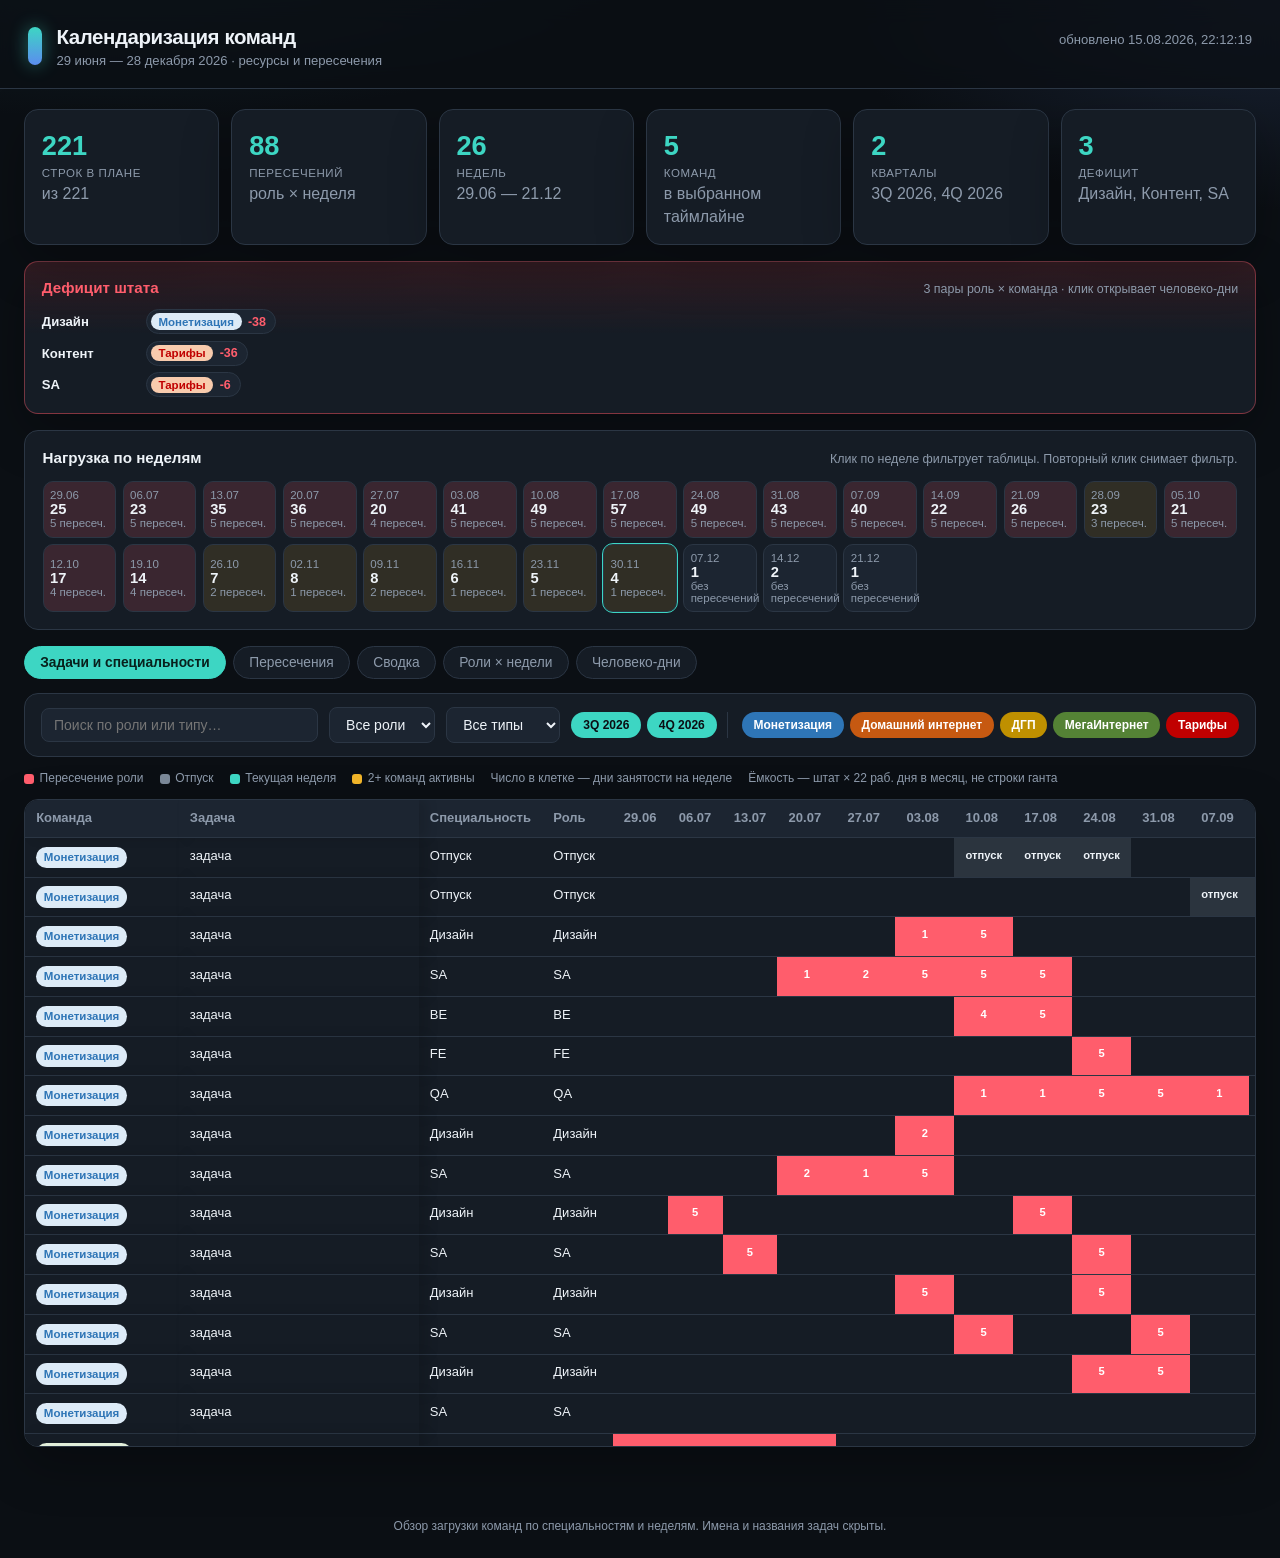
==== share/index.html @ 54b2fe71 "Add a shareable calendarization view without names or task titles. Tasks become «задача», resources " ====
<!DOCTYPE html>
<html lang="ru" data-share="1">
<head>
  <meta charset="UTF-8">
  <meta name="viewport" content="width=device-width, initial-scale=1.0">
  <title>Календаризация команд</title>
  <link rel="stylesheet" href="../styles.css">
</head>
<body>
  <div id="app">
    <header class="topbar">
      <div class="brand">
        <span class="brand-mark" aria-hidden="true"></span>
        <div>
          <h1>Календаризация команд</h1>
          <p id="subtitle">Роли и пересечения по неделям</p>
        </div>
      </div>
      <div class="topbar-right">
        <div class="timeline-switch" id="timelineSwitch" aria-label="Таймлайны"></div>
        <div class="updated" id="generated"></div>
      </div>
    </header>

    <main class="layout">
      <section class="stats" id="stats"></section>
      <section class="deficit-banner" id="deficitBanner" aria-live="polite"></section>
      <section class="heatmap-card">
        <div class="heatmap-head">
          <h2>Нагрузка по неделям</h2>
          <p>Клик по неделе фильтрует таблицы. Повторный клик снимает фильтр.</p>
        </div>
        <div class="heatmap" id="heatmap"></div>
      </section>

      <nav class="tabs" id="tabs">
        <button class="tab active" data-tab="gantt">Задачи и специальности</button>
        <button class="tab" data-tab="conflicts">Пересечения</button>
        <button class="tab" data-tab="weekly">Сводка</button>
        <button class="tab" data-tab="roles">Роли × недели</button>
        <button class="tab" data-tab="capacity">Человеко-дни</button>
      </nav>

      <section class="toolbar" id="toolbar">
        <input type="search" id="search" placeholder="Поиск по роли или типу…">
        <select id="roleFilter"><option value="">Все роли</option></select>
        <select id="typeFilter"><option value="">Все типы</option></select>
        <div class="chip-group" id="quarterChips" aria-label="Кварталы"></div>
        <div class="chip-group" id="teamChips" aria-label="Команды"></div>
      </section>

      <div class="legend">
        <span><i class="dot conflict"></i> Пересечение роли</span>
        <span><i class="dot vacation"></i> Отпуск</span>
        <span><i class="dot current"></i> Текущая неделя</span>
        <span><i class="dot multi"></i> 2+ команд активны</span>
        <span>Число в клетке — дни занятости на неделе</span>
        <span>Ёмкость — штат × 22 раб. дня в месяц, не строки ганта</span>
      </div>

      <section class="panel active" id="panel-gantt">
        <div class="table-wrap"><table id="ganttTable"><thead></thead><tbody></tbody></table></div>
      </section>
      <section class="panel" id="panel-conflicts">
        <div class="table-wrap"><table id="conflictsTable"><thead></thead><tbody></tbody></table></div>
      </section>
      <section class="panel" id="panel-weekly">
        <div class="table-wrap"><table id="weeklyTable"><thead></thead><tbody></tbody></table></div>
      </section>
      <section class="panel" id="panel-roles">
        <div class="table-wrap"><table id="rolesTable"><thead></thead><tbody></tbody></table></div>
      </section>
      <section class="panel" id="panel-capacity">
        <div class="capacity-note" id="capacityNote"></div>
        <div class="table-wrap"><table id="capacityTable"><thead></thead><tbody></tbody></table></div>
      </section>
    </main>

    <footer>
      Обзор загрузки команд по специальностям и неделям. Имена и названия задач скрыты.
    </footer>
  </div>

  <div class="toast" id="toast" hidden></div>
  <script type="module" src="../app.js"></script>
</body>
</html>
---- styles.css ----
:root {
  --bg: #0b0f14;
  --bg-soft: #10161d;
  --surface: #151c25;
  --surface-2: #1c2531;
  --line: #2b3644;
  --text: #eef3f8;
  --muted: #8d9aab;
  --accent: #3dd6c3;
  --accent-dim: rgba(61, 214, 195, 0.14);
  --danger: #ff5d6c;
  --danger-bg: rgba(255, 93, 108, 0.16);
  --warn: #f0b429;
  --warn-bg: rgba(240, 180, 41, 0.12);
  --vacation: #7b8898;
  --vacation-bg: rgba(123, 136, 152, 0.22);
  --current: rgba(61, 214, 195, 0.18);
  --radius: 14px;
  --shadow: 0 18px 50px rgba(0, 0, 0, 0.28);
}

* { box-sizing: border-box; margin: 0; padding: 0; }

html, body {
  background: radial-gradient(1200px 500px at 10% -10%, #173038 0%, transparent 55%),
              radial-gradient(900px 420px at 100% 0%, #1a2436 0%, transparent 50%),
              var(--bg);
  color: var(--text);
  font-family: "Segoe UI", "IBM Plex Sans", "Helvetica Neue", Arial, sans-serif;
  min-height: 100vh;
  line-height: 1.45;
}

.topbar {
  display: flex;
  justify-content: space-between;
  gap: 1.5rem;
  align-items: flex-start;
  padding: 1.35rem 1.75rem 1.1rem;
  border-bottom: 1px solid var(--line);
  background: rgba(11, 15, 20, 0.78);
  backdrop-filter: blur(12px);
  position: sticky;
  top: 0;
  z-index: 20;
}

.brand { display: flex; gap: 0.9rem; align-items: center; }
.brand-mark {
  width: 14px;
  height: 38px;
  border-radius: 99px;
  background: linear-gradient(180deg, var(--accent), #5b8def);
  box-shadow: 0 0 18px rgba(61, 214, 195, 0.45);
}
.brand h1 { font-size: 1.28rem; font-weight: 720; letter-spacing: -0.02em; }
.brand p, .updated { color: var(--muted); font-size: 0.82rem; }

.template-downloads { display: flex; flex-wrap: wrap; gap: 0.45rem; justify-content: flex-end; }
.download-link {
  border: 1px solid var(--line);
  background: var(--accent-dim);
  color: var(--accent);
  border-radius: 999px;
  padding: 0.38rem 0.8rem;
  font-size: 0.8rem;
  font-weight: 650;
  text-decoration: none;
}
.download-link:hover { border-color: var(--accent); }

.topbar-right {
  display: flex;
  flex-direction: column;
  align-items: flex-end;
  gap: 0.55rem;
}

.timeline-switch { display: flex; flex-wrap: wrap; gap: 0.4rem; justify-content: flex-end; }
.timeline-btn {
  border: 1px solid var(--line);
  background: var(--surface);
  color: var(--muted);
  border-radius: 999px;
  padding: 0.4rem 0.8rem;
  cursor: pointer;
  font-size: 0.8rem;
}
.timeline-btn.active {
  background: var(--accent);
  color: #08211d;
  border-color: var(--accent);
  font-weight: 700;
}
.timeline-btn:hover { border-color: var(--accent); color: var(--text); }
.timeline-btn.active:hover { color: #08211d; }

.layout { max-width: 1480px; margin: 0 auto; padding: 1.25rem 1.5rem 3rem; }

.stats {
  display: grid;
  grid-template-columns: repeat(auto-fit, minmax(150px, 1fr));
  gap: 0.75rem;
  margin-bottom: 1rem;
}
.stat {
  background: var(--surface);
  border: 1px solid var(--line);
  border-radius: var(--radius);
  padding: 1rem 1.05rem;
  box-shadow: var(--shadow);
}
.stat .val { font-size: 1.7rem; font-weight: 750; color: var(--accent); }
.stat .lbl { font-size: 0.72rem; color: var(--muted); text-transform: uppercase; letter-spacing: 0.05em; }

.deficit-banner {
  background: var(--surface);
  border: 1px solid var(--line);
  border-radius: var(--radius);
  padding: 0.9rem 1.05rem 1rem;
  margin-bottom: 1rem;
  box-shadow: var(--shadow);
}
.deficit-banner.has-deficit {
  border-color: rgba(255, 93, 108, 0.4);
  background: linear-gradient(180deg, var(--danger-bg), var(--surface) 48%);
}
.deficit-head {
  display: flex;
  justify-content: space-between;
  gap: 1rem;
  align-items: baseline;
  margin-bottom: 0.65rem;
}
.deficit-head h2 { font-size: 0.95rem; }
.deficit-head p { color: var(--muted); font-size: 0.78rem; }
.deficit-banner.has-deficit .deficit-head h2 { color: var(--danger); }
.deficit-groups { display: flex; flex-direction: column; gap: 0.42rem; }
.deficit-role {
  display: flex;
  flex-wrap: wrap;
  gap: 0.35rem 0.75rem;
  align-items: center;
}
.deficit-role-name {
  min-width: 92px;
  font-weight: 700;
  font-size: 0.82rem;
}
.deficit-teams { display: flex; flex-wrap: wrap; gap: 0.35rem; }
.deficit-chip {
  display: inline-flex;
  align-items: center;
  gap: 0.4rem;
  border: 1px solid var(--line);
  background: var(--surface-2);
  color: var(--text);
  border-radius: 999px;
  padding: 0.2rem 0.55rem 0.2rem 0.25rem;
  cursor: pointer;
  font-size: 0.78rem;
}
.deficit-chip:hover { border-color: var(--danger); }

.heatmap-card, .toolbar, .table-wrap {
  background: var(--surface);
  border: 1px solid var(--line);
  border-radius: var(--radius);
}

.heatmap-card { padding: 1rem 1.1rem 1.05rem; margin-bottom: 1rem; }
.heatmap-head { display: flex; justify-content: space-between; gap: 1rem; align-items: baseline; margin-bottom: 0.75rem; }
.heatmap-head h2 { font-size: 0.95rem; }
.heatmap-head p { color: var(--muted); font-size: 0.78rem; }
.heatmap { display: grid; grid-template-columns: repeat(auto-fit, minmax(72px, 1fr)); gap: 0.4rem; }
.heat-cell {
  border: 1px solid var(--line);
  background: var(--surface-2);
  color: var(--text);
  border-radius: 10px;
  padding: 0.45rem 0.4rem;
  cursor: pointer;
  text-align: left;
}
.heat-cell .w { font-size: 0.72rem; color: var(--muted); }
.heat-cell .n { font-size: 0.92rem; font-weight: 700; }
.heat-cell:hover, .heat-cell.on { border-color: var(--accent); box-shadow: inset 0 0 0 1px var(--accent); }
.heat-cell.current { outline: 1px solid var(--accent); }
.heat-cell.hot { background: var(--danger-bg); }
.heat-cell.warm { background: var(--warn-bg); }

.tabs { display: flex; flex-wrap: wrap; gap: 0.45rem; margin-bottom: 0.85rem; }
.tab {
  background: var(--surface);
  border: 1px solid var(--line);
  color: var(--muted);
  padding: 0.5rem 0.95rem;
  border-radius: 999px;
  cursor: pointer;
  font-size: 0.86rem;
}
.tab:hover { color: var(--text); border-color: var(--accent); }
.tab.active { background: var(--accent); border-color: var(--accent); color: #08211d; font-weight: 700; }

.toolbar {
  display: flex;
  gap: 0.7rem;
  flex-wrap: wrap;
  align-items: center;
  margin-bottom: 0.8rem;
  padding: 0.85rem 1rem;
}
input[type="search"], select {
  background: var(--surface-2);
  border: 1px solid var(--line);
  color: var(--text);
  padding: 0.48rem 0.75rem;
  border-radius: 8px;
  font-size: 0.875rem;
}
input[type="search"] { min-width: 240px; flex: 1; }
.chip-group { display: flex; gap: 0.35rem; flex-wrap: wrap; }
#quarterChips:not([hidden]) {
  padding-right: 0.65rem;
  margin-right: 0.15rem;
  border-right: 1px solid var(--line);
}
.chip {
  padding: 0.32rem 0.68rem;
  border-radius: 999px;
  font-size: 0.75rem;
  cursor: pointer;
  border: 1px solid var(--line);
  background: var(--surface-2);
  color: var(--muted);
}
.chip.on { color: #fff; border-color: transparent; font-weight: 700; }
#quarterChips .chip.on { background: var(--accent); color: #0b0f14; }

.legend {
  display: flex;
  gap: 1rem;
  flex-wrap: wrap;
  font-size: 0.75rem;
  color: var(--muted);
  margin-bottom: 0.75rem;
}
.legend span { display: flex; align-items: center; gap: 0.35rem; }
.dot { width: 10px; height: 10px; border-radius: 3px; display: inline-block; }
.dot.conflict { background: var(--danger); }
.dot.vacation { background: var(--vacation); }
.dot.current { background: var(--accent); }
.dot.multi { background: var(--warn); }

.panel { display: none; }
.panel.active { display: block; }

.table-wrap {
  overflow: auto;
  max-height: 72vh;
  box-shadow: var(--shadow);
}
table { width: 100%; border-collapse: separate; border-spacing: 0; font-size: 0.8125rem; }
th, td {
  padding: 0.55rem 0.7rem;
  border-bottom: 1px solid var(--line);
  vertical-align: top;
  background: var(--surface);
}
th {
  position: sticky;
  top: 0;
  background: var(--surface-2);
  color: var(--muted);
  text-align: left;
  white-space: nowrap;
  cursor: pointer;
  user-select: none;
  z-index: 3;
}
th:hover { color: var(--text); }
tr:hover td { background: #1b2430; }
.sticky-col {
  position: sticky;
  z-index: 2;
  box-shadow: 8px 0 12px rgba(0,0,0,.12);
}
th.sticky-col { z-index: 4; }
.col-team { left: 0; min-width: 128px; }
.col-task { left: 128px; min-width: 240px; max-width: 320px; }

.team-badge {
  display: inline-block;
  padding: 0.14rem 0.48rem;
  border-radius: 999px;
  font-size: 0.72rem;
  font-weight: 700;
  white-space: nowrap;
}
.conflict-row td { background: var(--danger-bg) !important; }
.deficit-row td { background: var(--danger-bg); }
td.deficit, .deficit { color: var(--danger); font-weight: 700; }
td.surplus, .surplus { color: var(--accent); }
.capacity-note {
  color: var(--muted);
  font-size: 0.8rem;
  margin: 0 0 0.65rem;
}
.multi-row td { background: var(--warn-bg) !important; }
.week-cell { text-align: center; min-width: 52px; font-size: 0.7rem; font-weight: 700; }
.week-cell.filled { color: #fff; }
.week-cell.conflict { background: var(--danger) !important; color: #fff; }
.week-cell.vacation { background: var(--vacation-bg) !important; color: var(--text); font-weight: 600; }
.week-col.current { box-shadow: inset 0 -3px 0 var(--accent); }
td.current-week, th.current-week { background-image: linear-gradient(var(--current), var(--current)); }
.task-cell { max-width: 320px; }
.muted { color: var(--muted); }
.empty { text-align: center; padding: 3rem 1rem; color: var(--muted); }
.conflict-tasks { font-size: 0.75rem; color: var(--muted); margin-top: 0.25rem; }
.role-cell { text-align: center; font-weight: 700; min-width: 52px; }
.role-cell.one { background: var(--accent-dim); }
.role-cell.conflict { background: var(--danger); color: #fff; }

footer {
  text-align: center;
  padding: 1.4rem;
  color: var(--muted);
  font-size: 0.75rem;
}
footer code { color: var(--accent); }

.toast {
  position: fixed;
  right: 1rem;
  bottom: 1rem;
  background: var(--surface-2);
  border: 1px solid var(--line);
  color: var(--text);
  padding: 0.8rem 1rem;
  border-radius: 12px;
  max-width: 360px;
  box-shadow: var(--shadow);
}

.error-box { padding: 3rem 1.5rem; text-align: center; color: var(--muted); }
.error-box h2 { color: var(--text); margin-bottom: 0.75rem; }

@media (max-width: 860px) {
  .topbar { flex-direction: column; }
  .topbar-right { align-items: flex-start; }
  input[type="search"] { min-width: 100%; }
  .col-team, .col-task { position: static; box-shadow: none; }
}
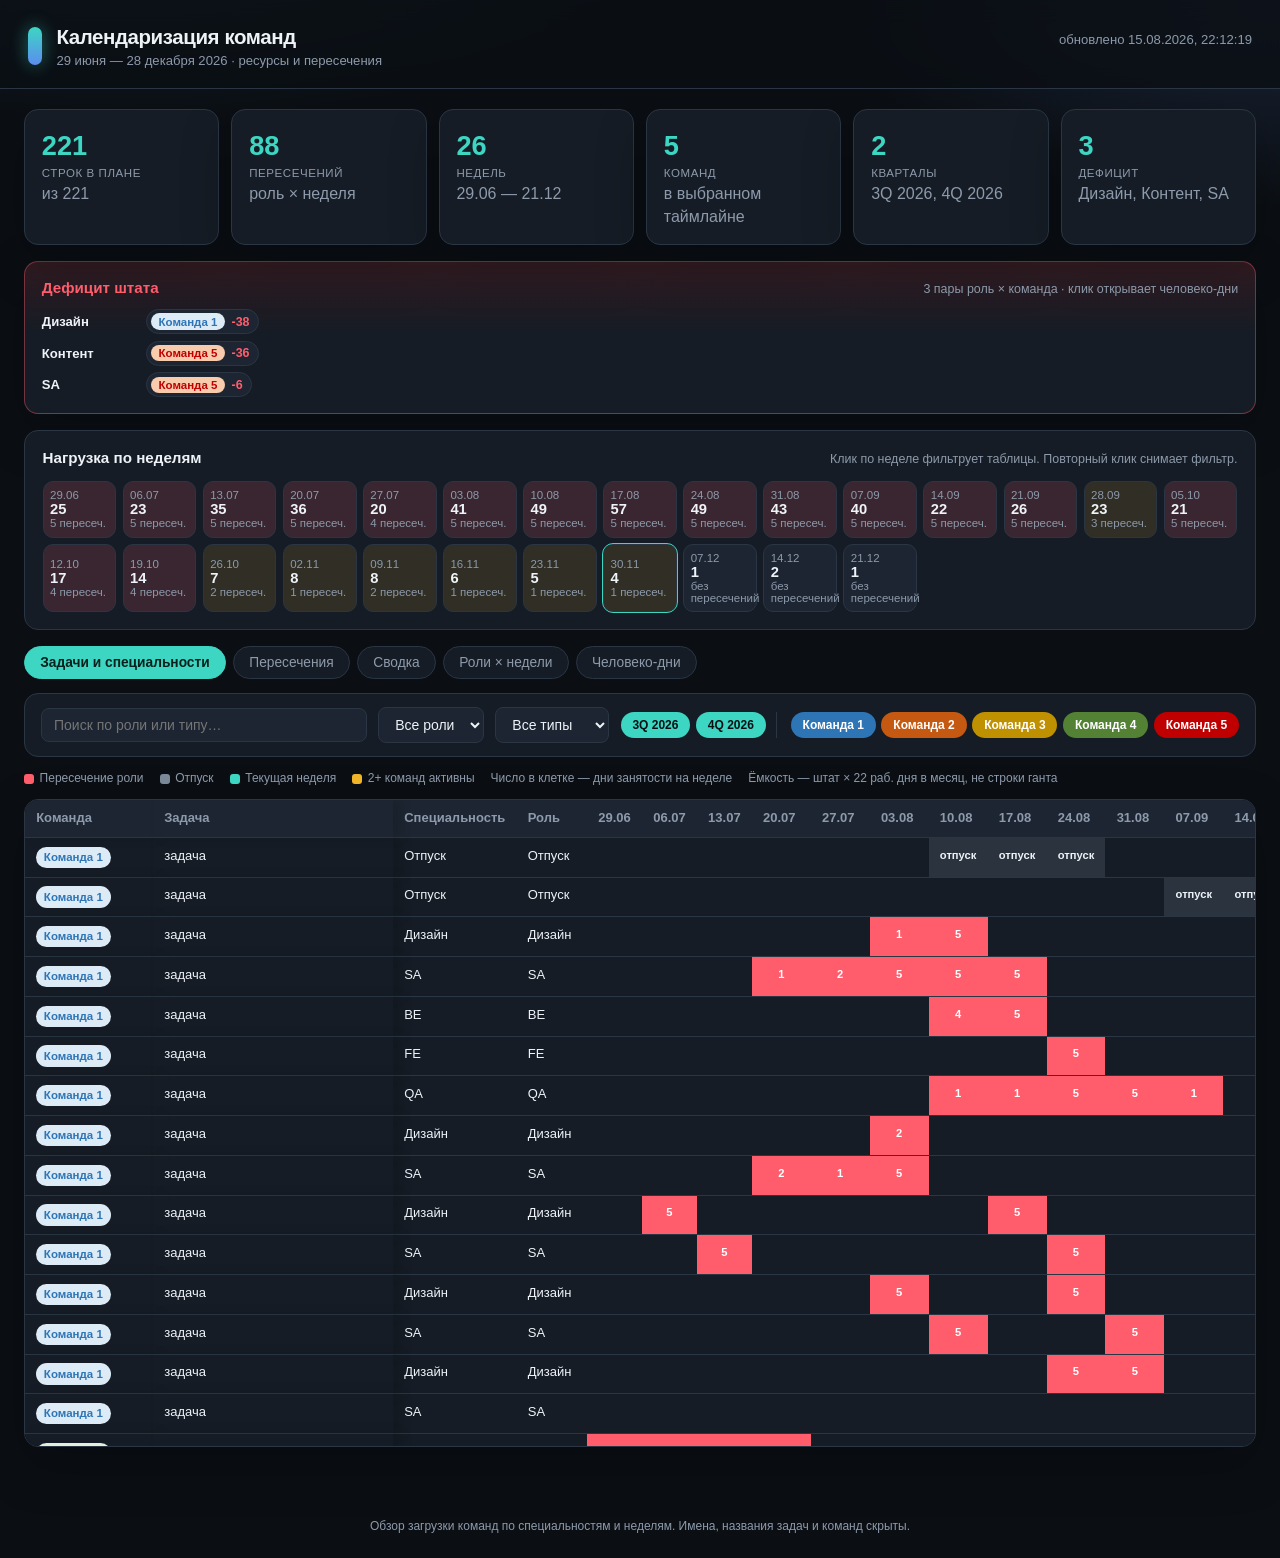
==== commit 37439b22: "Replace share-view team names with Команда 1, 2, … Keep internal team keys for roster joins; only th" ====
--- a/share/index.html
+++ b/share/index.html
@@ -77,7 +77,7 @@
     </main>
 
     <footer>
-      Обзор загрузки команд по специальностям и неделям. Имена и названия задач скрыты.
+      Обзор загрузки команд по специальностям и неделям. Имена, названия задач и команд скрыты.
     </footer>
   </div>
 
